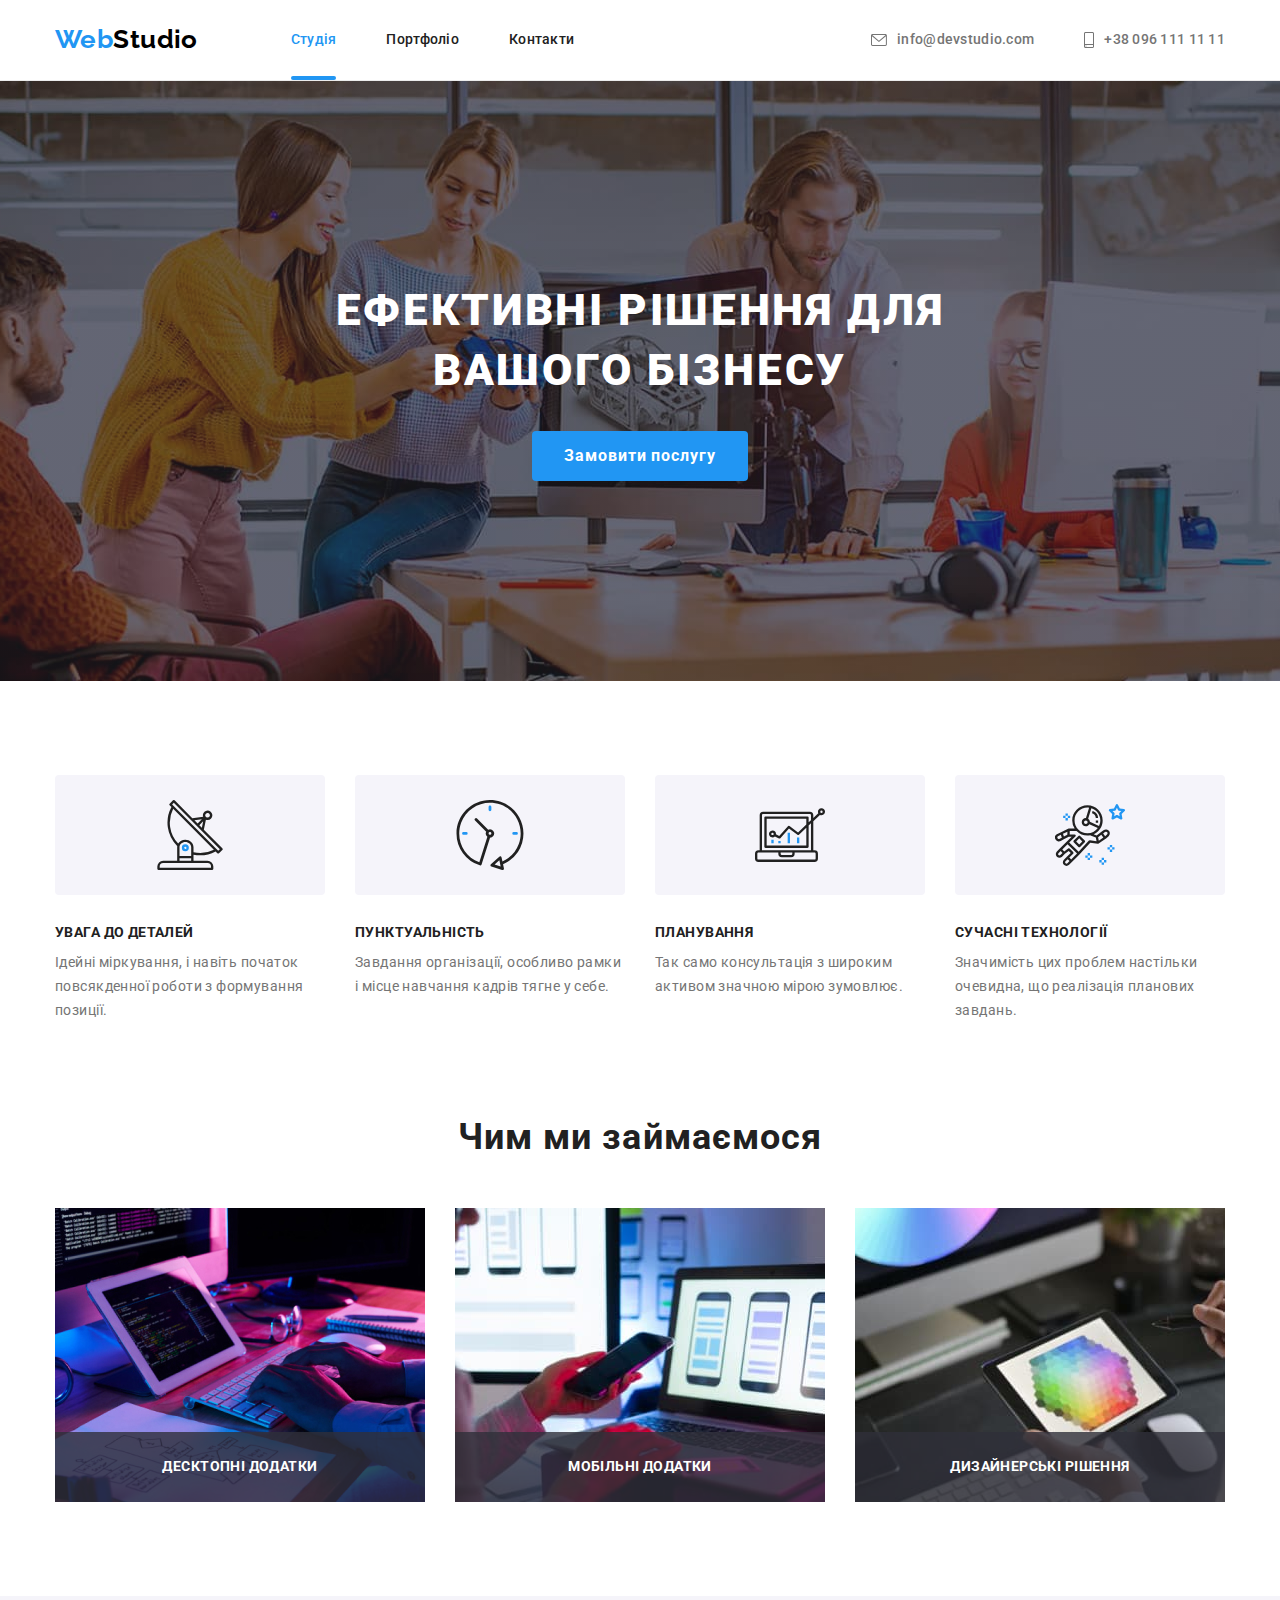
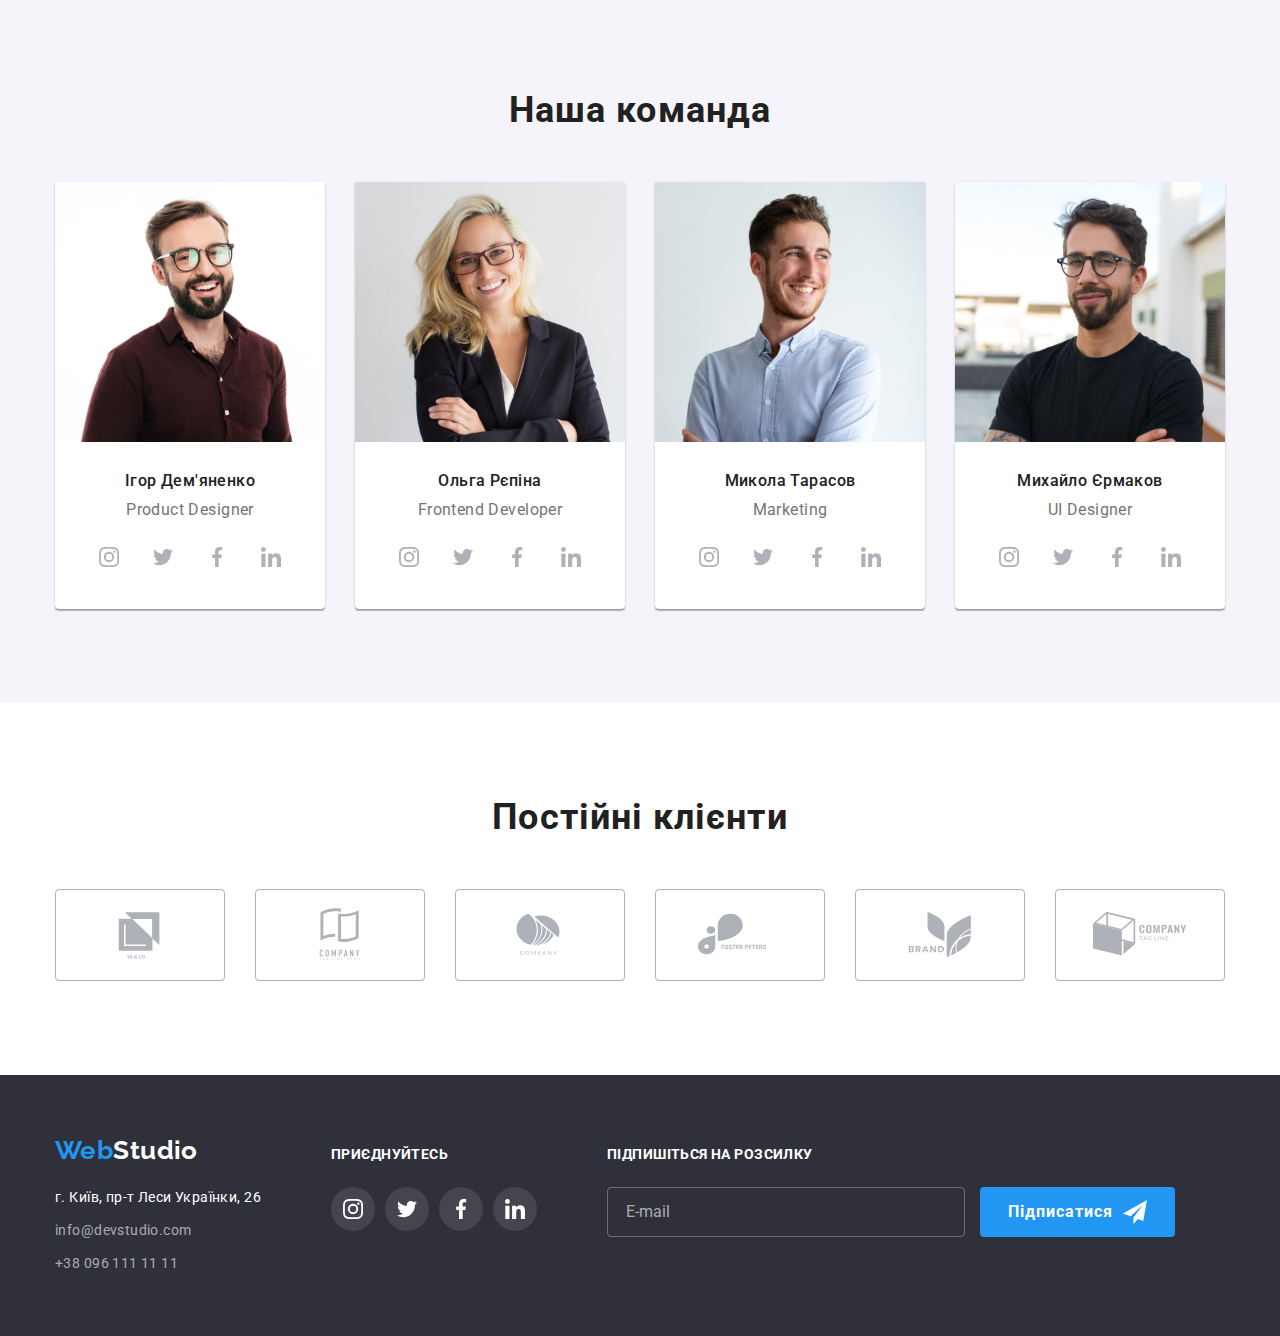
==== index.html @ a71b7dd3 "Homework6" ====
<!DOCTYPE html>
<html lang="uk">
  <head>
    <meta charset="UTF-8" />
    <meta http-equiv="X-UA-Compatible" content="IE=edge" />
    <meta name="viewport" content="width=device-width, initial-scale=1.0" />
    <title>Document</title>
    <link
      href="https://fonts.googleapis.com/css2?family=Raleway:wght@700&family=Roboto:wght@400;500;700;900&display=swap"
      rel="stylesheet"
    />
    <link
      rel="stylesheet"
      href="https://cdnjs.cloudflare.com/ajax/libs/modern-normalize/1.1.0/modern-normalize.min.css
"
    />
    <link rel="stylesheet" href="./css/styles.css" />
  </head>
  <body>
    <!-- Верхня лінія -->
    <header class="page-header">
      <!-- Меню nav -->
      <div class="container main-block">
        <nav class="main-nav">
          <a href="./index.html" class="logo"
            ><span class="logo-web">Web</span>Studio</a
          >
          <ul class="site-nav list">
            <li class="item">
              <a href="./index.html" class="link current">Студія</a>
            </li>
            <li class="item">
              <a href="./portfolio.html" class="link">Портфоліо</a>
            </li>
            <li class="item"><a href="#" class="link">Контакти</a></li>
          </ul>
        </nav>
        <ul class="contact-list list">
          <li class="item">
            <a href="mailto:info@devstudio.com" class="contact"
              ><svg class="item-mail" width="16" height="12">
                <use href="./images/icons.svg#icon-envelope"></use>
              </svg>
              info@devstudio.com</a
            >
          </li>
          <li class="item">
            <a href="tel:380961111111" class="contact"
              ><svg class="item-tel" width="10" height="16">
                <use href="./images/icons.svg#icon-smartphone"></use></svg
              >+38 096 111 11 11</a
            >
          </li>
        </ul>
      </div>
    </header>
    <main>
      <!-- Шапка -->
      <section class="hero">
        <div class="container">
          <h1 class="hero-title">
            Ефективні рішення для <br />
            вашого бізнесу
          </h1>
          <button data-modal-open type="button" class="button-primary">
            Замовити послугу
          </button>
        </div>
      </section>
      <!-- Особливості -->
      <section class="section unique">
        <div class="container">
          <h2 class="visually-hidden section-title">Наші переваги</h2>
          <ul class="feature-list list">
            <li class="item">
              <div class="item-features">
                <svg class="item-features-icon" width="70" height="70">
                  <use href="./images/icons.svg#icon-antenna"></use>
                </svg>
              </div>
              <h3 class="title">УВАГА ДО ДЕТАЛЕЙ</h3>
              <p class="description">
                Ідейні міркування, і навіть початок повсякденної роботи з
                формування позиції.
              </p>
            </li>
            <li class="item">
              <div class="item-features">
                <svg class="item-features-icon" width="70" height="70">
                  <use href="./images/icons.svg#icon-clock"></use>
                </svg>
              </div>
              <h3 class="title">ПУНКТУАЛЬНІСТЬ</h3>
              <p class="description">
                Завдання організації, особливо рамки і місце навчання кадрів
                тягне у себе.
              </p>
            </li>
            <li class="item">
              <div class="item-features">
                <svg class="item-features-icon" width="70" height="70">
                  <use href="./images/icons.svg#icon-diagram"></use>
                </svg>
              </div>
              <h3 class="title">ПЛАНУВАННЯ</h3>
              <p class="description">
                Так само консультація з широким активом значною мірою зумовлює.
              </p>
            </li>
            <li class="item">
              <div class="item-features">
                <svg class="item-features-icon" width="70" height="70">
                  <use href="./images/icons.svg#icon-astronaut"></use>
                </svg>
              </div>
              <h3 class="title">СУЧАСНІ ТЕХНОЛОГІЇ</h3>
              <p class="description">
                Значимість цих проблем настільки очевидна, що реалізація
                планових завдань.
              </p>
            </li>
          </ul>
        </div>
      </section>
      <!-- Чим ми займаємося -->
      <section class="section indent">
        <div class="container">
          <h2 class="section-title">Чим ми займаємося</h2>
          <ul class="list work">
            <li class="thumb">
              <img
                class="view"
                src="./images/img-1.jpg"
                alt="Людина працює за комп'ютером"
                width="370"
              />
              <p class="thumb-text">Десктопні додатки</p>
            </li>
            <li class="thumb">
              <img
                class="view"
                src="./images/img-2(1).jpg"
                alt="Людина звіряє інтерфейс у телефоні та варінти інтерфейсу на комп'ютері"
                width="370"
              />
              <p class="thumb-text">Мобільні додатки</p>
            </li>
            <li class="thumb">
              <img
                class="view"
                src="./images/img-3(1).jpg"
                alt="Людина дивиться кольорову гамму"
                width="370"
              />
              <p class="thumb-text">Дизайнерські рішення</p>
            </li>
          </ul>
        </div>
      </section>
      <!-- Наша команда -->
      <section class="section team indent">
        <div class="container">
          <h2 class="section-title workers">Наша команда</h2>
          <ul class="list team">
            <li class="item">
              <img
                class="view"
                src="./images/img1.jpg"
                alt="Чоловік в окулярах сміється"
                width="270"
              />
              <div class="team-unit">
                <h3 class="name">Ігор Дем'яненко</h3>
                <p class="position" lang="en">Product Designer</p>
                <ul class="social-list list">
                  <li class="social">
                    <a class="social-link" href="#"
                      ><svg class="social-icon" width="20" height="20">
                        <use href="./images/icons.svg#icon-instagram"></use>
                      </svg>
                    </a>
                  </li>
                  <li class="social">
                    <a class="social-link" href="#"
                      ><svg class="social-icon" width="20" height="20">
                        <use href="./images/icons.svg#icon-twitter"></use>
                      </svg>
                    </a>
                  </li>
                  <li class="social">
                    <a class="social-link" href="#"
                      ><svg class="social-icon" width="20" height="20">
                        <use href="./images/icons.svg#icon-facebook"></use>
                      </svg>
                    </a>
                  </li>
                  <li class="social">
                    <a class="social-link" href="#"
                      ><svg class="social-icon" width="20" height="20">
                        <use href="./images/icons.svg#icon-linkedin"></use>
                      </svg>
                    </a>
                  </li>
                </ul>
              </div>
            </li>
            <li class="item">
              <img
                class="view"
                src="./images/img2.jpg"
                alt="Білокура жінка посміхається"
                width="270"
              />
              <div class="team-unit">
                <h3 class="name">Ольга Рєпіна</h3>
                <p class="position" lang="en">Frontend Developer</p>
                <ul class="social-list list">
                  <li class="social">
                    <a class="social-link" href="#"
                      ><svg class="social-icon" width="20" height="20">
                        <use href="./images/icons.svg#icon-instagram"></use>
                      </svg>
                    </a>
                  </li>
                  <li class="social">
                    <a class="social-link" href="#"
                      ><svg class="social-icon" width="20" height="20">
                        <use href="./images/icons.svg#icon-twitter"></use>
                      </svg>
                    </a>
                  </li>
                  <li class="social">
                    <a class="social-link" href="#"
                      ><svg class="social-icon" width="20" height="20">
                        <use href="./images/icons.svg#icon-facebook"></use>
                      </svg>
                    </a>
                  </li>
                  <li class="social">
                    <a class="social-link" href="#"
                      ><svg class="social-icon" width="20" height="20">
                        <use href="./images/icons.svg#icon-linkedin"></use>
                      </svg>
                    </a>
                  </li>
                </ul>
              </div>
            </li>
            <li class="item">
              <img
                class="view"
                src="./images/img3.jpg"
                alt="Чубатий чоловік посміхається та дивиться у бік"
                width="270"
              />
              <div class="team-unit">
                <h3 class="name">Микола Тарасов</h3>
                <p class="position" lang="en">Marketing</p>
                <ul class="social-list list">
                  <li class="social">
                    <a class="social-link" href="#"
                      ><svg class="social-icon" width="20" height="20">
                        <use href="./images/icons.svg#icon-instagram"></use>
                      </svg>
                    </a>
                  </li>
                  <li class="social">
                    <a class="social-link" href="#"
                      ><svg class="social-icon" width="20" height="20">
                        <use href="./images/icons.svg#icon-twitter"></use>
                      </svg>
                    </a>
                  </li>
                  <li class="social">
                    <a class="social-link" href="#"
                      ><svg class="social-icon" width="20" height="20">
                        <use href="./images/icons.svg#icon-facebook"></use>
                      </svg>
                    </a>
                  </li>
                  <li class="social">
                    <a class="social-link" href="#"
                      ><svg class="social-icon" width="20" height="20">
                        <use href="./images/icons.svg#icon-linkedin"></use>
                      </svg>
                    </a>
                  </li>
                </ul>
              </div>
            </li>
            <li class="item">
              <img
                class="view"
                src="./images/img4.jpg"
                alt="Бородатий чоловік в окулярах посміхається"
                width="270"
              />
              <div class="team-unit">
                <h3 class="name">Михайло Єрмаков</h3>
                <p class="position" lang="en">UI Designer</p>
                <ul class="social-list list">
                  <li class="social">
                    <a class="social-link" href="#"
                      ><svg class="social-icon" width="20" height="20">
                        <use href="./images/icons.svg#icon-instagram"></use>
                      </svg>
                    </a>
                  </li>
                  <li class="social">
                    <a class="social-link" href="#"
                      ><svg class="social-icon" width="20" height="20">
                        <use href="./images/icons.svg#icon-twitter"></use>
                      </svg>
                    </a>
                  </li>
                  <li class="social">
                    <a class="social-link" href="#"
                      ><svg class="social-icon" width="20" height="20">
                        <use href="./images/icons.svg#icon-facebook"></use>
                      </svg>
                    </a>
                  </li>
                  <li class="social">
                    <a class="social-link" href="#"
                      ><svg class="social-icon" width="20" height="20">
                        <use href="./images/icons.svg#icon-linkedin"></use>
                      </svg>
                    </a>
                  </li>
                </ul>
              </div>
            </li>
          </ul>
        </div>
      </section>
    </main>
    <!-- Const Clients -->
    <section class="section">
      <div class="container">
        <h2 class="section-title clients">Постійні клієнти</h2>
        <ul class="client-list list">
          <li class="client-item">
            <a href="" class="client-link"
              ><svg class="client-icon" width="106" height="60">
                <use href="./images/icons.svg#icon-logo-fist"></use>
              </svg>
            </a>
          </li>
          <li class="client-item">
            <a href="" class="client-link"
              ><svg class="client-icon" width="106" height="60">
                <use href="./images/icons.svg#icon-logo-second"></use></svg
            ></a>
          </li>
          <li class="client-item">
            <a href="" class="client-link"
              ><svg class="client-icon" width="106" height="60">
                <use href="./images/icons.svg#icon-logo-third"></use></svg
            ></a>
          </li>
          <li class="client-item">
            <a href="" class="client-link"
              ><svg class="client-icon" width="106" height="60">
                <use href="./images/icons.svg#icon-logo-forth"></use></svg
            ></a>
          </li>
          <li class="client-item">
            <a href="" class="client-link"
              ><svg class="client-icon" width="106" height="60">
                <use href="./images/icons.svg#icon-logo-fifth"></use></svg
            ></a>
          </li>
          <li class="client-item">
            <a href="" class="client-link"
              ><svg class="client-icon" width="106" height="60">
                <use href="./images/icons.svg#icon-logo-sixth"></use></svg
            ></a>
          </li>
        </ul>
      </div>
    </section>
    <!-- Підвал -->
    <footer class="bottom">
      <div class="container">
        <div>
          <a href="./index.html" class="logo-bottom"
            ><span class="logo-web">Web</span>Studio</a
          >
          <address class="footer-address">
            <ul class="list">
              <li>
                <a
                  href="https://goo.gl/maps/CPtrU1FHBa2aNyZL9"
                  target="_blank"
                  rel="noopener noreferrer nofollow"
                  class="location"
                  >г. Київ, пр-т Леси Українки, 26</a
                >
              </li>
              <li>
                <a href="mailto:info@devstudio.com" class="communication"
                  >info@devstudio.com</a
                >
              </li>
              <li>
                <a href="tel:380961111111" class="communication"
                  >+38 096 111 11 11</a
                >
              </li>
            </ul>
          </address>
        </div>
        <div class="social-footer">
          <h2 class="social-footer-name">Приєднуйтесь</h2>
          <ul class="social-footer-list list">
            <li class="social">
              <a class="social-footer-link" href="#"
                ><svg class="social-footer-icon" width="20" height="20">
                  <use href="./images/icons.svg#icon-instagram"></use>
                </svg>
              </a>
            </li>
            <li class="social">
              <a class="social-footer-link" href="#"
                ><svg class="social-footer-icon" width="20" height="20">
                  <use href="./images/icons.svg#icon-twitter"></use>
                </svg>
              </a>
            </li>
            <li class="social">
              <a class="social-footer-link" href="#"
                ><svg class="social-footer-icon" width="20" height="20">
                  <use href="./images/icons.svg#icon-facebook"></use>
                </svg>
              </a>
            </li>
            <li class="social">
              <a class="social-footer-link" href="#"
                ><svg class="social-footer-icon" width="20" height="20">
                  <use href="./images/icons.svg#icon-linkedin"></use>
                </svg>
              </a>
            </li>
          </ul>
        </div>
        <div class="connect">
        <h2 class="connect-title">Підпишіться на розсилку</h2>
        <span class="connect-form">
                <input
                type="email"
                class="footer-input"
                name="user-email"
                placeholder="E-mail"
                required
              />
              <button class="connect-button">Підписатися</button>
              <svg class="icon-button" width="24" height="24">
              <use href="./images/icons.svg#icon-icon-send"></use>
              </svg>
        </span>
        </div>
      </div>
    </footer>
    <div class="backdrop is-hidden" data-modal>
      <div class="modal">
        <button class="modal-close" data-modal-close>
          <svg class="close-button" width="18" height="18">
            <use href="./images/icons.svg#close-button"></use>
          </svg>
        </button>
        <p class="modal-title">Залиште свої дані, ми вам передзвонимо</p>
        <form class="modal-form">
          <ul class="list">
            <li class="modal-item">
              <label for="user name" class="modal-label">Ім'я</label>
              <input
                type="text"
                class="modal-input"
                name="user-name"
                minlength="2"
                required
              />
              <svg class="icon-modal" width="18" height="18">
                <use href="./images/icons.svg#icon-person"></use>
              </svg>
            </li>
            <li class="modal-item">
              <label for="tel" class="modal-label">Телефон</label>
              <input type="tel" class="modal-input" name="user-tel" required />
              <svg class="icon-modal" width="18" height="18">
                <use href="./images/icons.svg#icon-phone-black"></use>
              </svg>
            </li>
            <li class="modal-item">
              <label for="user email" class="modal-label">Пошта</label>
              <input
                type="email"
                class="modal-input"
                name="user-email"
                required
              />
              <svg class="icon-modal" width="18" height="18">
                <use href="./images/icons.svg#icon-email"></use>
              </svg>
            </li>
            <li class="modal-item">
              <label for="user comment" class="text">Коментар</label>
              <textarea
                name="user-comment"
                class="modal-comment"
                id="user-comment"
                cols="30"
                rows="10"
                placeholder="Введіть текст"
                required
              >
Введіть текст</textarea
              >
            </li>
          </ul>
          <div class="privacy">
            <input type="checkbox" name="privacy" class="input-check visually-hidden" value="true" id="privacy">
            <label for="privacy" class="privacy-text">Погоджуюся з розсилкою та приймаю  <a class="privacy-rules"
          href=""> Умови договору</a></label>
          </div>
        </form>
        <button class="modal-button"
        type="submit">Відправити</button>
      </div>
    </div>
    <script src="./js/modal.js"></script>
  </body>
</html>
---- css/styles.css ----
:root {
    --primary-text-color: #212121;
    --title-text-color: #757575;
    --accent-color: #2196f3;
    --contrast-color: #ffffff;
    --grey-bg-color: #2F303A;

}

body {
    color: var(--title-text-color);
    font-family: Roboto, sans-serif;
    font-size: 14px;
    line-height: 1.71;
    letter-spacing: 0.03em;
}

.section {
    padding-top: 94px;
    padding-bottom: 94px;
}

.page-header {
    border-bottom-width: 1px;
    border-bottom-color: #ececec;
    border-bottom-style: solid;
    max-width: 1600px;
    background-position: center;
    margin: auto;
}

 .container {
     width: 1200px;
     padding-right: 15px;
     padding-left: 15px;
     margin-left: auto;
     margin-right: auto;
     align-items: center;
 }

.main-block {
    display: flex;
    align-items: center;
}

.logo {
    color: #000000;
    text-decoration: none;
    font-family: Raleway, cursive;
    font-weight: 700;
    font-size: 26px;
    line-height: 1.2;
 }

.logo-web {
    color: var(--accent-color);
    text-decoration: none;
    font-family: Raleway, cursive;
    font-weight: 700;
    font-size: 26px;
    line-height: 1.2;
}

 .list {
    list-style: none;
    margin-top: 0;
    margin-bottom: 0;
    padding-left: 0;
 }

 /*  Site nav */

.site-nav {
    padding-left: 0;
}

.site-nav.list {
    margin-left: 93px;
}

.site-nav .link {
    color: var(--primary-text-color);
    text-decoration: none;
    font-weight: 500;
    line-height: 1.14;
    letter-spacing: 0.02em;
    padding: 32px 0;
    display: block;

    transition-property: color;
    transition-duration: 250ms;
    transition-timing-function: cubic-bezier(0.4, 0, 0.2, 1);
 }

.site-nav {
    display: flex;    
 }

.site-nav .item {
    margin-right: 50px;
    display: flex;

 }

.site-nav .item:last-child {
    margin-right: 0;
 }

.current {
    position: relative;
}

.current::after {
    content: '';
    position: absolute;
    bottom: 0;

    height: 4px;
    width: 100%;
    background-color: var(--accent-color);
    border-radius: 2px;
} 

 .site-nav .link:hover, 
 .site-nav .link:focus {
     color: var(--accent-color);
 }

 .site-nav .link.current {
     color: var(--accent-color);
     display: flex;
 }

.main-nav {
    display: flex;
    align-items: center;
}

.contact-list {
    display: flex;
    margin-left: auto;
    gap: 50px;
}

.contact {
    color: var(--title-text-color);
    text-decoration: none;
    font-weight: 500;
    font-size: 14px;
    line-height: 1.14;
    letter-spacing: 0.02em;
    padding-top: 32px;
    padding-bottom: 32px;
    display: flex;

    transition-property: color;
    transition-duration: 250ms;
    transition-timing-function: cubic-bezier(0.4, 0, 0.2, 1);
}


.item-mail,
.item-tel {
    fill: currentColor;
    margin-right: 10px;
    align-self: center;
}

.contact.list .item + .item {
    margin-left: 50px;
}

.contact:hover,
.contact:focus {
    color: var(--accent-color);
}

/* Hero */

.hero {
    max-width: 1600px;
    background-color: #C4C4C4;
    text-align: center;
    padding: 200px 0;
    background-image: linear-gradient(to top left, rgba(47, 48, 58, 0.4), rgba(47, 48, 58, 0.4)), url(../images/img-fon.jpg);
    background-repeat: no-repeat;
    background-position: center;
    margin: auto;
}

 .hero-title {
    margin-top: 0;
    margin-bottom: 30px;
    color: var(--contrast-color);
    font-weight: 900;
    font-size: 44px;
    line-height: 1.36;
    letter-spacing: 0.06em;
    text-transform: uppercase;
}

 /* Section */

 .section-title {
    color: var(--primary-text-color);
    font-weight: 700;
    font-size: 36px;
    line-height: 1.16;
    text-align: center;
    letter-spacing: 0.03em;
    list-style: none;
    margin-top: 0;
    margin-bottom: 50px;
 }

 /* Features */

 .feature-list.list{
    display: flex;
 }

 .feature-list.list .item + .item {
     margin-left: 30px;
 }

 .feature-list .title {
    color: var(--primary-text-color);
    font-weight: 700;
    font-size: 14px;
    line-height: 1.14;
    letter-spacing: 0.03em;
    text-transform: uppercase;
    margin-top: 0;
    margin-bottom: 0;
}

.title {
    margin-bottom: 10px;
}

 .feature-list {
    list-style: none;
 }

.description {
    font-size: 14px;
    line-height: 1.71;
    margin-top: 10px;
    margin-bottom: 0;
    max-width: 270px;
}

.unique {
    padding-bottom: 0;
}

.item-features {
    min-width: 270px;
    height: 120px;
    background-color: #F5F4FA;
    border-radius: 4px;
    margin-bottom: 30px;
    display: flex;
    align-content: center;
    justify-content: center;
    align-items: center;
}

.item-features:hover,
.item-features:focus {
    cursor: pointer;
}

.item-features-icon {
    fill: currentColor;
}

/* ---------------------What we do--------------------- */

.list.work {
    display: flex;
    gap: 30px;
}

.list.work .item +.item {
    margin-left: 30px;
}

/* ---------------------Team ---------------------*/

.name {
    color: var(--primary-text-color);
    font-weight: 500;
    font-size: 16px;
    line-height: 1.17;
    margin-bottom: 10px;
    margin-top: 0;
    text-align: center;
}

.position {
    font-size: 16px;
    line-height: 1.17;
    margin-top: 0;
    margin-bottom: 16px;
    text-align: center;
}   

.workers {
    margin-top: 0;
    margin-bottom: 50px;
}

.team-unit {
    padding: 30px 0;
}

.team {
    background-color: #F5F4FA;
}

.team .item {
    border-radius: 0px 0px 4px 4px;
    background-color: var(--contrast-color);
    box-shadow: 0px 1px 3px rgba(0, 0, 0, 0.12), 0px 1px 1px rgba(0, 0, 0, 0.14), 0px 2px 1px rgba(0, 0, 0, 0.2);
}

.view {
    display: block;
}

.list.team {
    display: flex;
}

.list.team .item + .item {
    margin-left: 30px;
}

.position-icon {
    fill: #AFB1B8;
}

.social-list {
    display: flex;
    gap: 10px;
    justify-content: center;
    list-style: none;
}

.social-link {
    display: inline-flex   ;
    width: 44px;
    height: 44px;
    border-radius: 50%;
    align-items: center;
    justify-content: center;
    background-color: var(--contrast-color);
    color: #AFB1B8;

    transition-property: background-color, color;
    transition-duration: 250ms;
    transition-timing-function: cubic-bezier(0.4, 0, 0.2, 1);
}

.social-link:hover,
.social-link:focus {
    background-color: var(--accent-color);
    color: var(--contrast-color);
}

.social-icon {
    fill: currentColor;
}

/* ---------------------Button ---------------------*/

.button {
    display: inline-block;
    color: var(--primary-text-color);
    background-color: var(--contrast-color);
    font-family: Roboto, sans-serif;
    text-align: center;
    cursor: pointer;
    border-style: none;
    box-sizing: border-box;
}

.button-primary {
    border-radius: 4px;
    color: var(--contrast-color);
    background-color: var(--accent-color);
    min-width: 216px;
    font-weight: 700;
    font-size: 16px;
    line-height: 1.88;
    letter-spacing: 0.06em;
    border: transparent;
    padding: 10px 32px;

    transition-property: background-color;
    transition-duration: 250ms;
    transition-timing-function: cubic-bezier(0.4, 0, 0.2, 1);
}

.button-primary:hover,
.button-primary:focus {
    color: var(--contrast-color);
    background: #188CE8;
    cursor: pointer;
} 

.button-secondary {
    color: var(--primary-text-color);
    background-color: var(--contrast-color);
    min-width: 73px;
    font-weight: 500;
    font-size: 16px;
    line-height: 1.62;  
    border-radius: 4px;
    padding: 6px 22px;
    border: transparent;
    letter-spacing: 0.03em;
    background: #F5F4FA;
    cursor: pointer;

    transition-property: color, background-color, box-shadow;
    transition-duration: 250ms;
    transition-timing-function: cubic-bezier(0.4, 0, 0.2, 1);
}   

.button-secondary.different {
    padding: 6px 25px;
}

.button-secondary:hover,
.button-secondary:focus {
    color: var(--contrast-color);
    background-color: var(--accent-color);
    box-shadow: 0px 2px 2px 0px rgba(0, 0, 0, 0.12),
    0px 1px 2px 0px rgba(0, 0, 0, 0.08),
    0px 3px 1px 0px rgba(0, 0, 0, 0.1);
}

/* ---------------------Постійні клієнти ---------------------*/

.section-title.clients {
    margin-bottom: 50px;
}

.client-list {
    display: flex;
    gap: 30px;
}

.client-link {
    display: inline-flex;
    width: 170px;
    height: 92px;
    border-radius: 4px;
    border: 1px solid #AFB1B8;
    align-items: center;
    justify-content: center;
    background-color: transparent;
    color: #AFB1B8;

    transition-property: color, border;
    transition-duration: 250ms;
    transition-timing-function: cubic-bezier(0.4, 0, 0.2, 1);
}

.client-icon {
    fill: currentColor;
}

.client-link:hover,
.client-link:focus {
    color: var(--accent-color);
    border: 1px solid var(--accent-color);
}

/*--------------------- Підвал--------------------- */

.bottom {
    padding: 60px 0;
    background-color: var(--grey-bg-color);
    background-position: center;
    margin: auto;
}

.logo-bottom {
    color: var(--contrast-color);
    display: inline-block;
    text-decoration: none;
    font-family: Raleway, cursive;
    font-weight: 700;
    font-size: 26px;
    line-height: 1.19;
    margin-bottom: 20px;
}

.location {
    color: var(--contrast-color);
    font-size: 14px;
    line-height: 1.71;
    text-decoration: none;
    font-style: normal;
    margin-top: 20px;
    margin-bottom: 9px;
}  

.footer-address {
    font-style: normal;
    display: flex;
}

.footer-address li:not(:last-child) {
    margin-bottom: 9px;
}

.communication {
    color: rgba(255, 255, 255, 0.6);
    text-decoration: none;
    font-size: 14px;
    line-height: 1.71;
    letter-spacing: 0.03em;

    transition-property: color;
    transition-duration: 250ms;
    transition-timing-function: cubic-bezier(0.4, 0, 0.2, 1);
}

.communication:hover,
.communication:focus {
    color: var(--accent-color);
}

.bottom .container {
    display: flex;
    gap: 70px;
    align-items: baseline;
}

.social-footer-list {
    display: flex;
    gap: 10px;
}

.social-footer-name {
    text-transform: uppercase;
    color: var(--contrast-color);
    margin-bottom: 20px;
    margin-top: 0;
    font-size: 14px;
}

.social-footer-link {
    display: inline-flex;
    width: 44px;
    height: 44px;
    border-radius: 50%;
    align-items: center;
    justify-content: center;
    background-color: rgba(255, 255, 255, 0.1);
    color: #AFB1B8;
    padding: 0;

    transition-property: background-color, color;
    transition-duration: 250ms;
    transition-timing-function: cubic-bezier(0.4, 0, 0.2, 1);
}

.social-footer-link:hover,
.social-footer-link:focus {
    background-color: var(--accent-color);
    color: var(--contrast-color);
}

.social-footer-icon {
    fill: var(--contrast-color);
}

/* ---------------------Second page - Main ---------------------*/

.list.portfolio {
    display: flex;
    justify-content: center;
    margin-bottom: 50px;
}

.list.portfolio .item:not(:first-child) {
    margin-left: 8px;
}

.type-button {
    margin-bottom: 34px;
    margin-top: 0;
}

.portfolio > .border {
    border: 1px solid #EEEEEE;
    width: 370px;
}

.list.model {
    display: flex;
    flex-wrap: wrap;
    }

.list.model .item {
    margin-right: 30px;
    margin-bottom: 30px;
    display: block;
    line-height: 0;
    }

.product-link:hover,
.product-link:focus {
    box-shadow: 1px 4px 6px 0px rgba(0, 0, 0, 0.16),
    0px 4px 4px 0px rgba(0, 0, 0, 0.06),
    0px 1px 1px 0px rgba(0, 0, 0, 0.12);
}

.list.model .item:nth-child(3n) {
    margin-right: 0px;
} 

 .list.model .item:nth-last-child(-n + 3) {
    margin-bottom: 0;
 }

/* ---------------------Позиціонування та перехід блоку Чим ми займаємося */

.thumb {
    position: relative;
    overflow: hidden;
}

.thumb-text {
    position: absolute;
    width: 100%;
    height: 70px;
    bottom: 0;
    margin: 0;
    background-color: rgba(47, 48, 58, 0.8);
    color: var(--contrast-color);
    text-transform: uppercase;
    line-height: 1.14;
    padding-top: 27px;
    padding-bottom: 27px;
    text-align: center;
    font-weight: 700;
    transition-property: transform;
}

.list.model .border {
    border: 1px solid #EEEEEE;
}

.product {
    color: #212121;
    font-weight: 700;
    font-size: 18px;
    line-height: 2;
    letter-spacing: 0.06em;
    margin-top: 20px;
    padding-left: 24px;
    margin-bottom: 0;
}

.product-link {
    text-decoration: none;
    color: inherit;
    display: block;
    transition: box-shadow 250ms;
}

.product-type {
    font-size: 16px;
    line-height: 1.87;
    margin-top: 4px;
    padding-left: 24px;
    padding-bottom: 20px;
    margin-bottom: 0;
}

.visually-hidden {
    position: absolute;
    width: 1px;
    height: 1px;
    margin: -1px;
    border: 0;
    padding: 0;

    white-space: nowrap;
    clip-path: inset(100%);
    clip: rect(0 0 0 0);
    overflow: hidden;
}

/* ---------------------Позиціонування та перехід блоку Портфоліо*/

.card-product {
    position: relative;
    overflow: hidden;
}

.card-product-text {
    position: absolute;
    width: 100%;
    height: 100%;
    bottom: 0;
    margin: 0; 
    right: 0;
    background-color: rgba(33, 150, 243, 0.9);
    color: var(--contrast-color);
    font-size: 18px;
    line-height: 1.6;
    align-items: center;
    padding: 0 24px;
    display: flex;

    transition: transform 250ms cubic-bezier(0.4, 0, 0.2, 1);
    transform: translateY(101%);
} 

.list.model .product-link:hover .card-product-text,
.list.model .product-link:focus .card-product-text {
    opacity: 1;
    transform: translateY(0);
}

/* ---------------------Перехід тіні у секції Команда ---------------------*/

.list.work .item:hover {
    opacity: 1;
    transform: translateY(0);
    transition: box-shadow 250ms cubic-bezier(0.4, 0, 0.2, 1);
    transition-property: ;
} 

/*--------------------- Modal--------------------- */

.backdrop {
    position: fixed;
    background-color: rgba(0, 0, 0, 0.2);
    top: 0;
    left: 0;
    visibility: visible;

    width: 100%;
    height: 100%;

    opacity: 1;
    transform: translateY(0);
    transition: transform 250ms cubic-bezier(0.4, 0, 0.2, 1);
}

.backdrop.is-hidden {
    opacity: 0;
    pointer-events: none;
    visibility: hidden;
        
    transition-property: transform;
    transform: translate(100%, 100%);
    transform: translateY(100%);
}

.modal {
    position: absolute;
    top: 50%;
    left: 50%;
    transform: translate(-50%, -50%);

    min-width: 528px;
    min-height: 581px;

    background-color: var(--contrast-color);
    box-shadow: 0px 1px 3px rgba(0, 0, 0, 0.12), 0px 1px 1px rgba(0, 0, 0, 0.14), 0px 2px 1px rgba(0, 0, 0, 0.2);
    border-radius: 4px;

    padding: 40px;
}

.modal-close {
    position: absolute;
    display: flex;
    top: 8px;
    right: 8px;
        
    width: 30px;
    height: 30px;
    border-radius: 50%;
    border: 1px solid rgba(0, 0, 0, 0.1);
        
    background-color: var(--contrast-color);
    cursor: pointer;
}

.modal-close:hover,
.modal-close:focus {
    fill: var(--accent-color);
}

.close-button {    
    position: absolute;
    top: 50%;
    left: 50%;
    transform: translate(-50%, -50%);

    height: 18px;
    min-width: 18px;
}

.modal-form {
    margin-bottom: 30px;
}

.modal-title {
    font-weight: 700;
    color: rgba(33, 33, 33, 1);
    font-size: 20px;
    line-height: 1.15;
    margin: 0 0 12px;
    text-align: center;
} 

.modal-input {
    width:100%;
    height: 40px;
    border: 1px solid rgba(33, 33, 33, 0.2);
    border-radius: 4px;
    font-size: 16px;
}

.modal-input:hover,
 .modal-input:focus {
    border: 1px solid var(--accent-color);
}

.modal-item:not(last-child) {
    margin-bottom: 10px;
}

.modal-item {
    position: relative;
}

.modal-comment {
    width: 100%;
    height: 138px;
    font-weight: 400;
    font-size: 12px;
    line-height: 1.17;
    letter-spacing: 0.01em;
    color: rgba(117, 117, 117, 0.5);
    outline: transparent;
    padding: 16px;
    border: 1px solid rgba(33, 33, 33, 0.2);
    border-radius: 4px;
}   

.icon-modal {
    position: absolute;
    left: 12px;
    bottom: 11px;
    color: var(--primary-text-color);
}

.modal-input:hover,
.modal-input:focus {
    border: 1px solid var(--accent-color);
    cursor: pointer;
}

.modal-comment:hover,
.modal-comment:focus {
    border: 1px solid var(--accent-color);
    cursor: pointer;
}

.modal-input:hover + .icon-modal,
.modal-input:focus + .icon-modal {
    fill: var(--accent-color);
    cursor: pointer;
}

.privacy-rules {
    color: var(--accent-color);
    line-height: 1.71px;
    margin-left: 4px    ;
}

input-check {
    left: 23px;
}

.privacy-text {
    display: flex;
    justify-content: center;
    align-items: center;
    line-height: 1.71px;
}

.privacy-text::before {
    content: '';
    width: 15px;
    height: 16px;
    border-radius: 4px;
    border: 1px solid #000000;
    margin-right: 7px;
}

.input-check:checked + .privacy-text::before {
    background-color: var(--accent-color);
    fill: var(--contrast-color);
    border: none;
    background-image: url(../images/icon-check.svg);
    cursor: pointer;
}


.modal-button {
    min-width: 200px;
    height: 50px;
    background-color: var(--accent-color);
    color: var(--contrast-color);
    box-shadow: 0px 4px 4px rgba(0, 0, 0, 0.15);
    font-weight: 700;
    font-size: 16px;
    line-height: 1.88;
    border-style: none;
    border-radius: 4px;
    letter-spacing: 0.06em;

    transition-property: background-color;
    transition-duration: 250ms;
    transition-timing-function: cubic-bezier(0.4, 0, 0.2, 1);

    display: block;
    margin: auto;
}   

.modal-button:hover,
.modal-button:focus {
    cursor: pointer;
    background-color: #188CE8;;
    box-shadow: 0px 4px 4px rgba(0, 0, 0, 0.15);
}

/*-------------Footer connect us ---------- */

.connect-title {
    text-transform: uppercase;
    color: var(--contrast-color);
    margin-top: 0;
    font-size: 14px;
    margin-bottom: 20px;
}

.footer-input {
    min-width: 358px;
    height: 50px;
    border: 1px solid rgba(255, 255, 255, 0.3);    
    border-radius: 4px;
    background-color: inherit;
}

.footer-input:hover,
 .footer-input:focus {
    cursor: pointer;
    border: 1px solid var(--accent-color);
}

.footer-input::placeholder {
    width: 47px;
    height: 20px;
    color: rgba(255, 255, 255, 0.6);
    font-size: 16px;
    line-height: 1.25;
    padding-left: 16px;
}

.connect-button {
    padding: 10px 62px 10px 28px;

    margin-left: 12px;

    color: var(--contrast-color);
    background-color: var(--accent-color);
    border-style: none;
    cursor: pointer;

    font-weight: 700;
    font-size: 16px;
    line-height: 1.88;
    letter-spacing: 0.06em;
    border-radius: 4px;

    transition-property: background-color;
    transition-duration: 250ms;
    transition-timing-function:cubic-bezier(0.4, 0, 0.2, 1);
}


.connect.button:hover,
.connect.button:focus {
    color: var(--contrast-color);
    background: #188CE8;
    cursor: pointer;
}
 
.icon-button {
    position: absolute;
    right: 28px;
    bottom: 13px;
}

.connect-form {
    display: inline-block;
    position: relative;
}
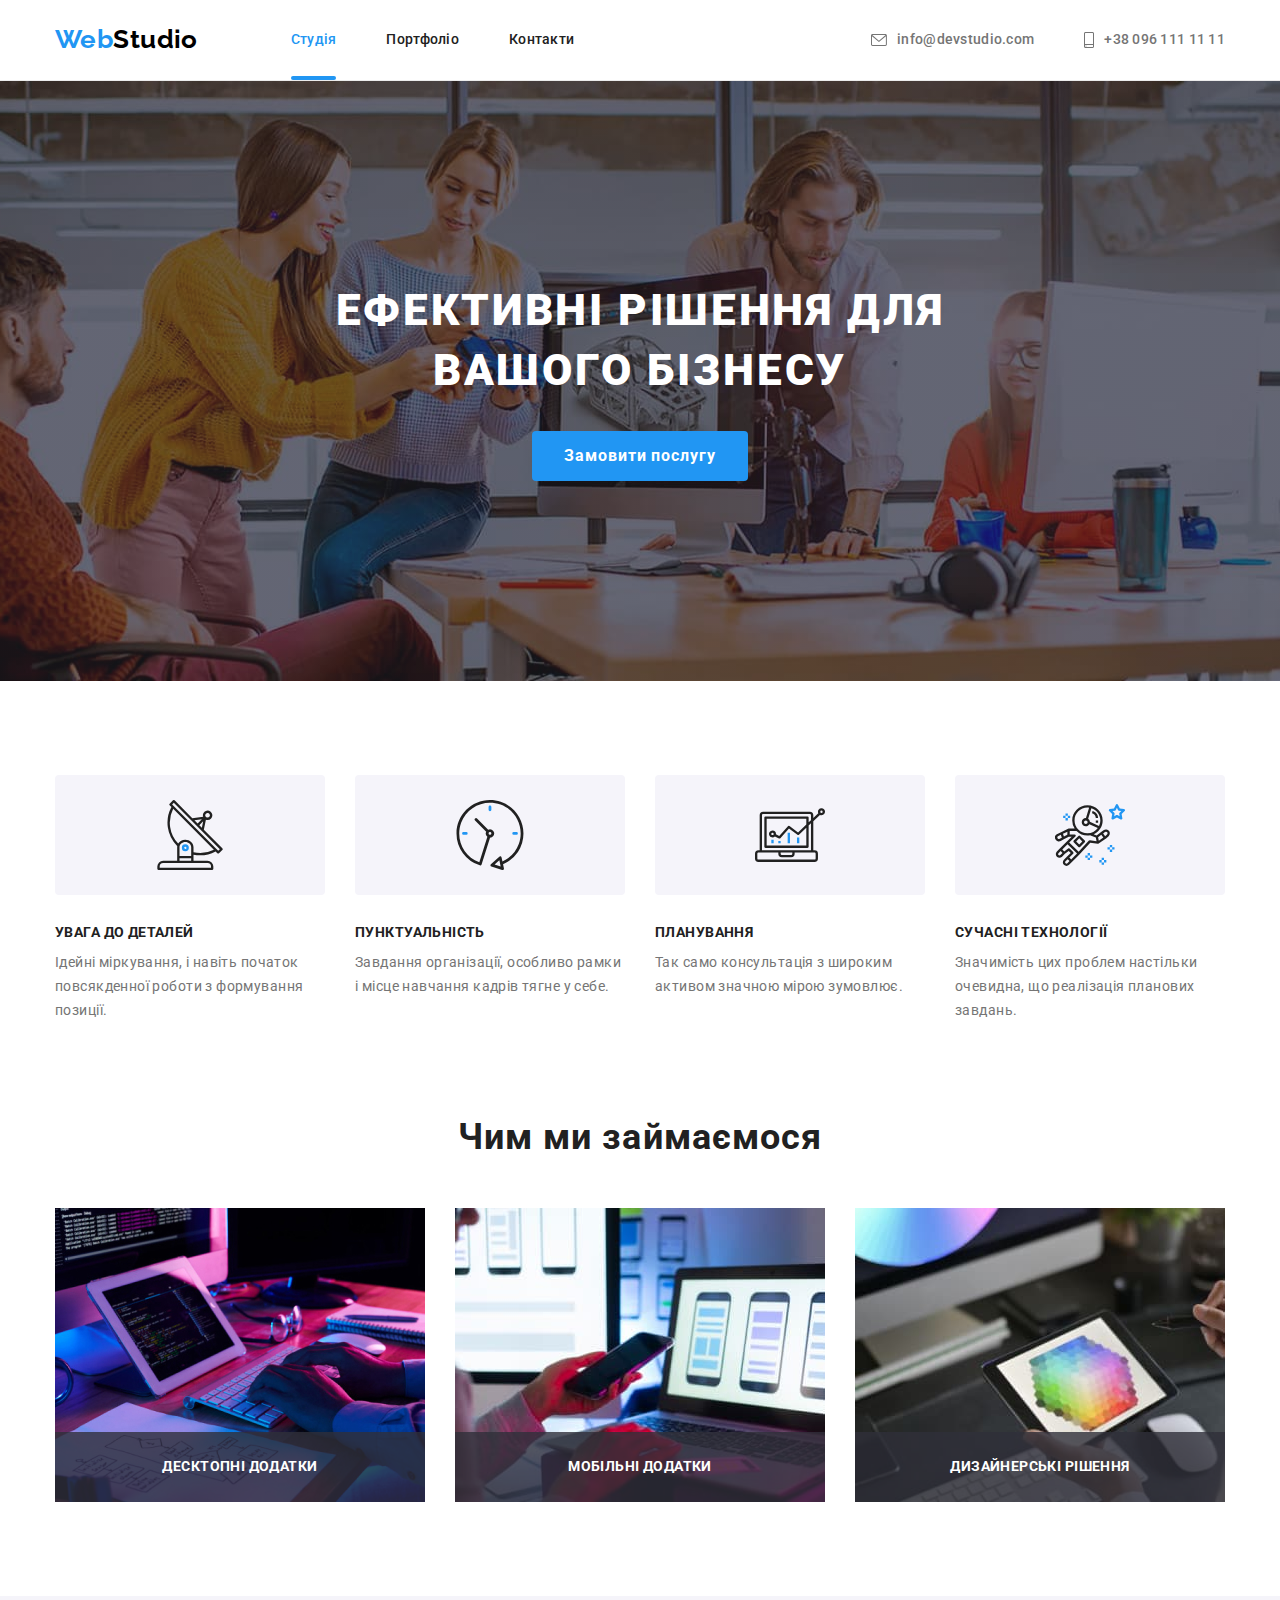
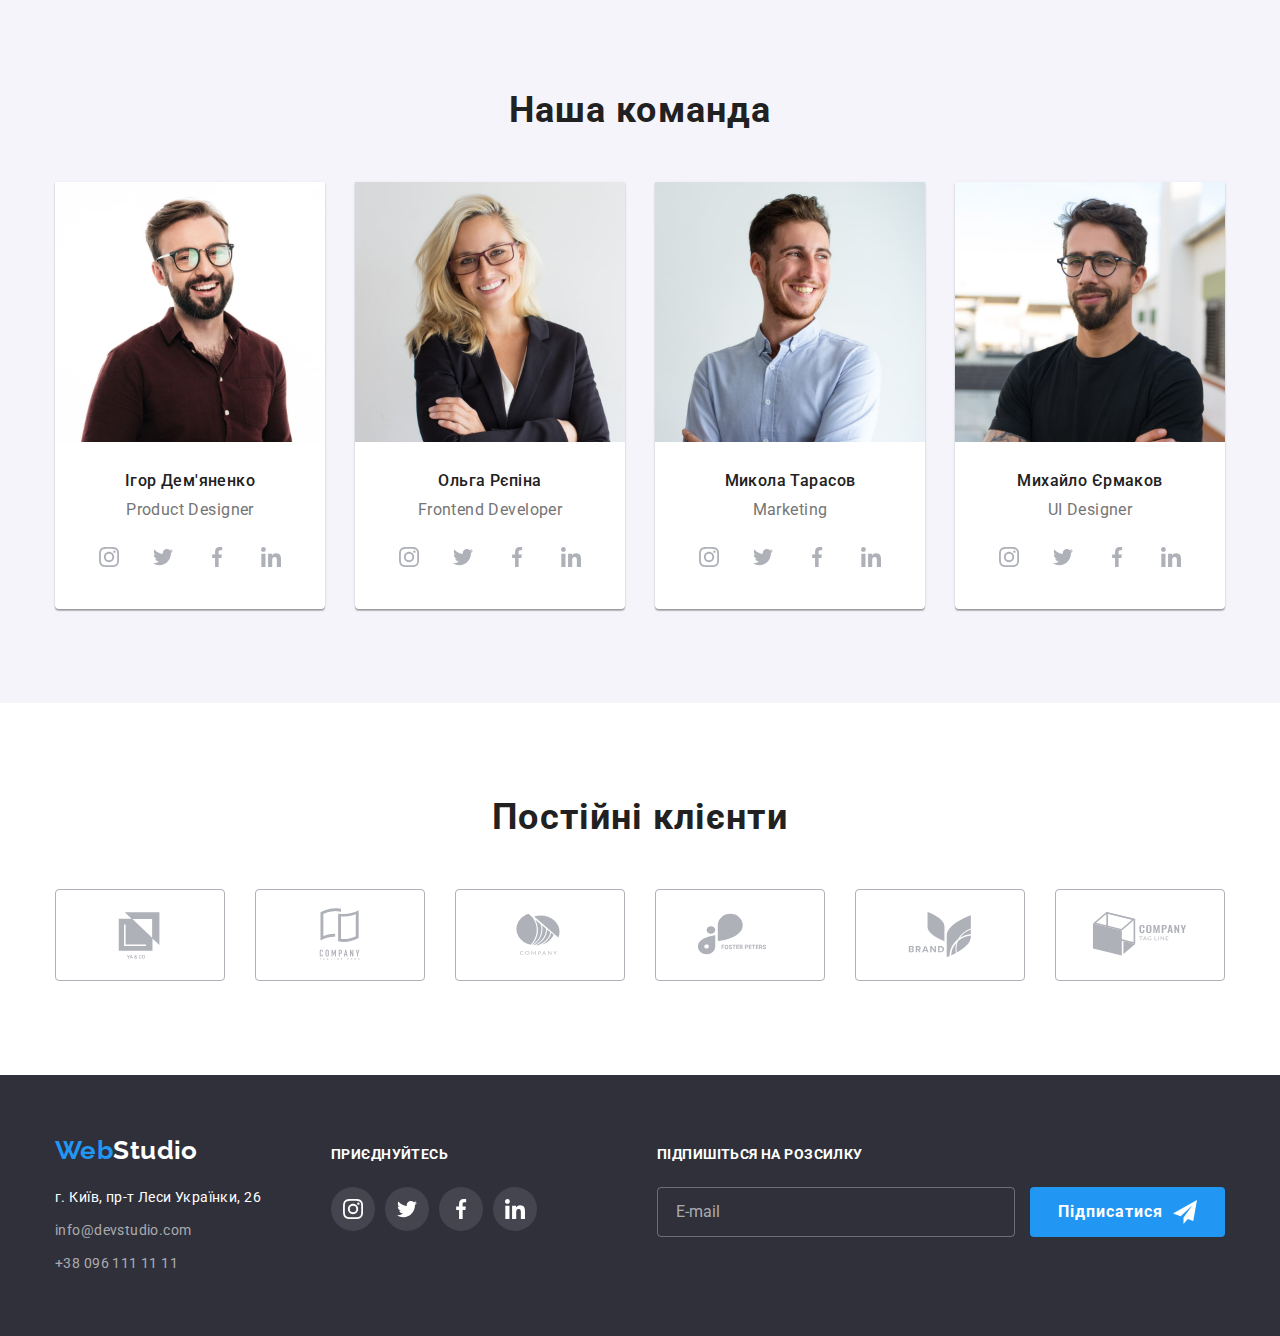
==== commit 6ba94ed6: "Added bugs" ====
--- a/index.html
+++ b/index.html
@@ -444,20 +444,22 @@
           </ul>
         </div>
         <div class="connect">
-        <h2 class="connect-title">Підпишіться на розсилку</h2>
-        <span class="connect-form">
-                <input
-                type="email"
-                class="footer-input"
-                name="user-email"
-                placeholder="E-mail"
-                required
-              />
-              <button class="connect-button">Підписатися</button>
+          <h2 class="connect-title">Підпишіться на розсилку</h2>
+          <form class="connect-form">
+            <input
+              type="email"
+              class="footer-input"
+              name="user-email"
+              placeholder="E-mail"
+              required
+            />
+            <button type="submit" class="connect-button">
+              Підписатися
               <svg class="icon-button" width="24" height="24">
-              <use href="./images/icons.svg#icon-icon-send"></use>
+                <use href="./images/icons.svg#icon-icon-send"></use>
               </svg>
-        </span>
+            </button>
+          </form>
         </div>
       </div>
     </footer>
@@ -470,7 +472,7 @@
         </button>
         <p class="modal-title">Залиште свої дані, ми вам передзвонимо</p>
         <form class="modal-form">
-          <ul class="list">
+          <ul class="modal-list list">
             <li class="modal-item">
               <label for="user name" class="modal-label">Ім'я</label>
               <input
@@ -513,19 +515,24 @@
                 rows="10"
                 placeholder="Введіть текст"
                 required
-              >
-Введіть текст</textarea
-              >
+              ></textarea>
             </li>
           </ul>
           <div class="privacy">
-            <input type="checkbox" name="privacy" class="input-check visually-hidden" value="true" id="privacy">
-            <label for="privacy" class="privacy-text">Погоджуюся з розсилкою та приймаю  <a class="privacy-rules"
-          href=""> Умови договору</a></label>
+            <input
+              type="checkbox"
+              name="privacy"
+              class="input-check visually-hidden"
+              value="true"
+              id="privacy"
+            />
+            <label for="privacy" class="privacy-text"
+              >Погоджуюся з розсилкою та приймаю
+              <a class="privacy-rules" href=""> Умови договору</a></label
+            >
           </div>
+          <button class="modal-button" type="submit">Відправити</button>
         </form>
-        <button class="modal-button"
-        type="submit">Відправити</button>
       </div>
     </div>
     <script src="./js/modal.js"></script>
--- a/css/styles.css
+++ b/css/styles.css
@@ -825,20 +825,25 @@
     text-align: center;
 } 
 
+.modal-list {
+    margin-bottom: 20px;
+}
+
 .modal-input {
     width:100%;
     height: 40px;
     border: 1px solid rgba(33, 33, 33, 0.2);
     border-radius: 4px;
     font-size: 16px;
-}
-
-.modal-input:hover,
+    outline: unset;
+    padding-left: 42px;
+}
+
  .modal-input:focus {
     border: 1px solid var(--accent-color);
 }
 
-.modal-item:not(last-child) {
+.modal-item:not(:last-child) {
     margin-bottom: 10px;
 }
 
@@ -849,7 +854,6 @@
 .modal-comment {
     width: 100%;
     height: 138px;
-    font-weight: 400;
     font-size: 12px;
     line-height: 1.17;
     letter-spacing: 0.01em;
@@ -858,31 +862,31 @@
     padding: 16px;
     border: 1px solid rgba(33, 33, 33, 0.2);
     border-radius: 4px;
+    resize: none;
+    display: block;
 }   
+
+.modal-comment::placeholder {
+    font-size: 12px;
+    line-height: 1.17;
+    letter-spacing: 0.01em;
+    color: rgba(117, 117, 117, 0.5);
+}
 
 .icon-modal {
     position: absolute;
     left: 12px;
     bottom: 11px;
-    color: var(--primary-text-color);
-}
-
-.modal-input:hover,
-.modal-input:focus {
+    fill    : var(--primary-text-color);
+}
+
+    .modal-comment:focus {
     border: 1px solid var(--accent-color);
     cursor: pointer;
 }
 
-.modal-comment:hover,
-.modal-comment:focus {
-    border: 1px solid var(--accent-color);
-    cursor: pointer;
-}
-
-.modal-input:hover + .icon-modal,
 .modal-input:focus + .icon-modal {
     fill: var(--accent-color);
-    cursor: pointer;
 }
 
 .privacy-rules {
@@ -895,6 +899,10 @@
     left: 23px;
 }
 
+.privacy {
+margin-bottom: 30px;
+}
+
 .privacy-text {
     display: flex;
     justify-content: center;
@@ -904,19 +912,20 @@
 
 .privacy-text::before {
     content: '';
-    width: 15px;
-    height: 16px;
-    border-radius: 4px;
-    border: 1px solid #000000;
+    width: 16px;
+    height: 15px;
+    border-radius: 2px;
+    border: 2px solid #000000;
     margin-right: 7px;
 }
 
 .input-check:checked + .privacy-text::before {
     background-color: var(--accent-color);
-    fill: var(--contrast-color);
     border: none;
     background-image: url(../images/icon-check.svg);
-    cursor: pointer;
+    background-position: center;
+    background-size: cover;
+    background-repeat: no-repeat;
 }
 
 
@@ -982,8 +991,12 @@
 }
 
 .connect-button {
-    padding: 10px 62px 10px 28px;
-
+    display: inline-flex;
+    align-items: center;
+    justify-content: center;
+    gap: 10px;
+
+    padding: 10px 28px;
     margin-left: 12px;
 
     color: var(--contrast-color);
@@ -1009,14 +1022,13 @@
     background: #188CE8;
     cursor: pointer;
 }
- 
-.icon-button {
-    position: absolute;
-    right: 28px;
-    bottom: 13px;
-}
+
 
 .connect-form {
     display: inline-block;
     position: relative;
 }
+
+.connect {
+    margin-left: auto;
+}